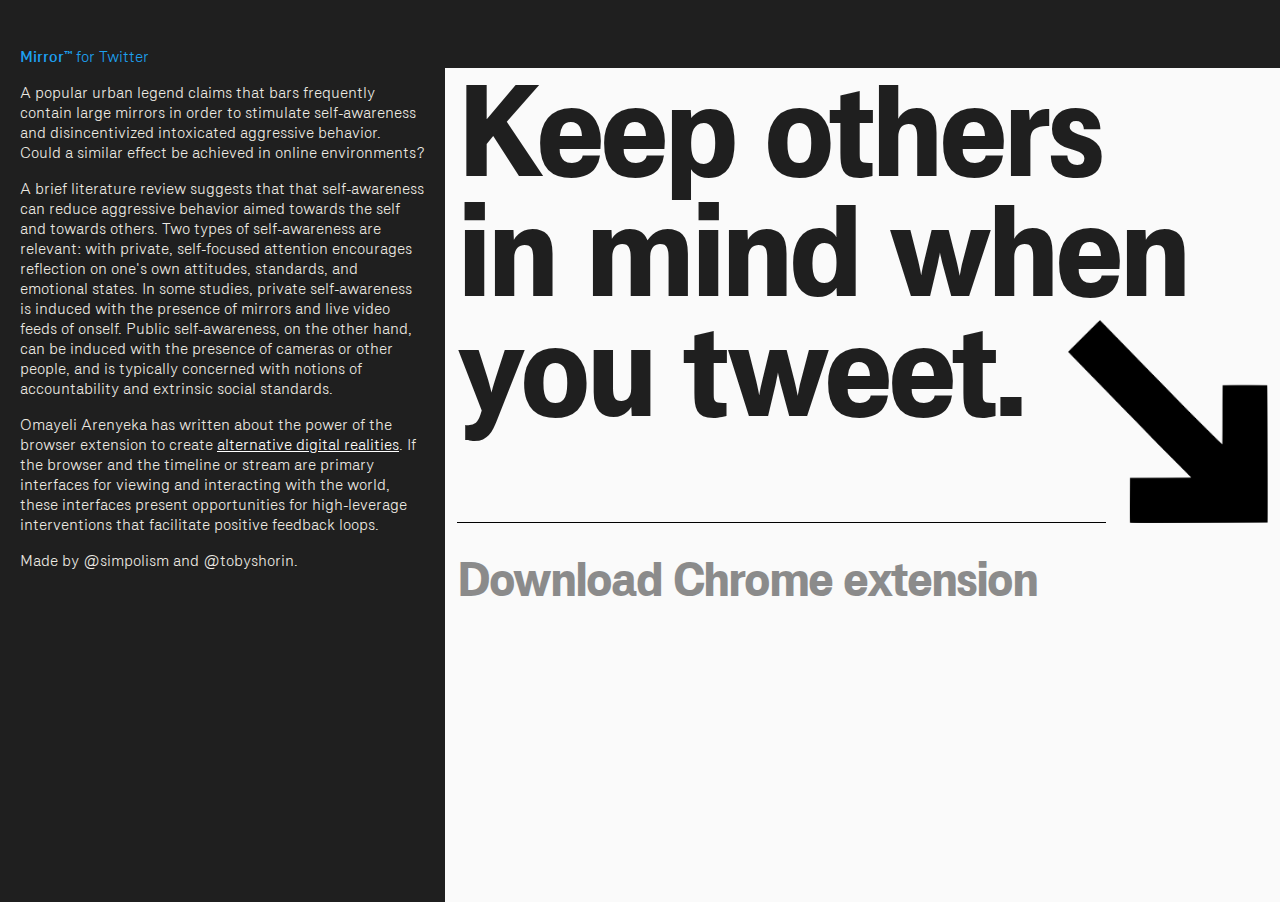
==== docs/index.html @ 13e56230 "initial website commit" ====
<!doctype <html>
<head>
	<title>Mirror™ for Twitter</title>
	<link rel="stylesheet" href="css/style.css">
</head
<body>

	<div id="header-container">	
		<div id="title">
			<span style="font-weight: 600;">Mirror™</span> for Twitter
		</div>
	</div>

	<div id="main-content-container">
		<div id="abstract">
			<p>A popular urban legend claims that bars frequently contain large mirrors in order to stimulate self-awareness and disincentivized intoxicated aggressive behavior. Could a similar effect be achieved in online environments?</p>

			<p>A brief literature review suggests that that self-awareness can reduce aggressive behavior aimed towards the self and towards others. Two types of self-awareness are relevant: with private, self-focused attention encourages reflection on one's own attitudes, standards, and emotional states. In some studies, private self-awareness is induced with the presence of mirrors and live video feeds of onself.  Public self-awareness, on the other hand, can be induced with the presence of cameras or other people, and is typically concerned with notions of accountability and extrinsic social standards.</p>

			<p>Omayeli Arenyeka has written about the power of the browser extension to create <a href="https://www.are.na/blog/case%20study/2018/04/03/alternate-digital-realities.html">alternative digital realities</a>. If the browser and the timeline or stream are primary interfaces for viewing and interacting with the world, these interfaces present opportunities for high-leverage interventions that facilitate positive feedback loops.</p>

			<p>Made by @simpolism and @tobyshorin.</p>
		</div>
		<div id="mirror">Keep others<br>in mind when you tweet.
			<img id="twitdown" src="static/twitdown.png">
			<div id="bord"></div>
			<div id="mirror-text">Download Chrome extension</div>	
		</div>		
	</div>

<!-- 	<div id="about-section">
		<div class="about-content">
			Who made this?
			<p><a href="https://twitter.com/simpolism">@simpolism</a> and <a href="https://twitter.com/tobyshorin">@tobyshorin</a>.</p>
		</div>
		<div class="about-content">https://www.are.na/toby-shorin/mirror-for-twitter</div>
		<div class="about-content">https://www.are.na/toby-shorin/mirror-for-twitter</div>
	</div> -->


</body>

<script type="text/javascript">
    document.getElementById("mirror").onclick = function () {
        window.open("https://chrome.google.com/webstore/detail/mirror-for-twitter/mdacnlbfahdecemfimnnmhdmcnohafcl");
    };
</script>

</html>
---- docs/css/style.css ----
@font-face{font-family:'Flaco';src:url("../fonts/FlacoUltLig/Flaco-UltLig.eot");src:url("../fonts/FlacoUltLig/Flaco-UltLig.eot?#iefix") format("embedded-opentype"),url("../fonts/FlacoUltLig/Flaco-UltLig.woff") format("woff"),url("../fonts/FlacoUltLig/Flaco-UltLig.ttf") format("truetype"),url("../fonts/FlacoUltLig/Flaco-UltLig.svg#Flaco-UltLig") format("svg");font-style:normal;font-weight:100;text-rendering:optimizeLegibility}@font-face{font-family:'Flaco';src:url("../fonts/FlacoThin/Flaco-Thin.eot");src:url("../fonts/FlacoThin/Flaco-Thin.eot?#iefix") format("embedded-opentype"),url("../fonts/FlacoThin/Flaco-Thin.woff") format("woff"),url("../fonts/FlacoThin/Flaco-Thin.ttf") format("truetype"),url("../fonts/FlacoThin/Flaco-Thin.svg#Flaco-Thin") format("svg");font-style:normal;font-weight:200;text-rendering:optimizeLegibility}@font-face{font-family:'Flaco';src:url("../fonts/FlacoXLig/Flaco-XLig.eot");src:url("../fonts/FlacoXLig/Flaco-XLig.eot?#iefix") format("embedded-opentype"),url("../fonts/FlacoXLig/Flaco-XLig.woff") format("woff"),url("../fonts/FlacoXLig/Flaco-XLig.ttf") format("truetype"),url("../fonts/FlacoXLigont/Flaco-XLig.svg#Flaco-XLig") format("svg");font-style:normal;font-weight:300;text-rendering:optimizeLegibility}@font-face{font-family:'Flaco';src:url("../fonts/FlacoLig/Flaco-Lig.eot");src:url("../fonts/FlacoLig/Flaco-Lig.eot?#iefix") format("embedded-opentype"),url("../fonts/FlacoLig/Flaco-Lig.woff") format("woff"),url("../fonts/FlacoLig/Flaco-Lig.ttf") format("truetype"),url("../fonts/FlacoLig/Flaco-Lig.svg#Flaco-Lig") format("svg");font-style:normal;font-weight:400;text-rendering:optimizeLegibility}@font-face{font-family:'Flaco';src:url("../fonts/FlacoReg/Flaco-Reg.eot");src:url("../fonts/FlacoReg/Flaco-Reg.eot?#iefix") format("embedded-opentype"),url("../fonts/FlacoReg/Flaco-Reg.woff") format("woff"),url("../fonts/FlacoReg/Flaco-Reg.ttf") format("truetype"),url("../fonts/FlacoReg/Flaco-Reg.svg#Flaco-Reg") format("svg");font-style:normal;font-weight:500;text-rendering:optimizeLegibility}@font-face{font-family:'Flaco';src:url("../fonts/FlacoMedium/Flaco-Medium.eot");src:url("../fonts/FlacoMedium/Flaco-Medium.eot?#iefix") format("embedded-opentype"),url("../fonts/FlacoMedium/Flaco-Medium.woff") format("woff"),url("../fonts/FlacoMedium/Flaco-Medium.ttf") format("truetype"),url("../fonts/FlacoMedium/Flaco-Medium.svg#Flaco-Medium") format("svg");font-style:normal;font-weight:600;text-rendering:optimizeLegibility}@font-face{font-family:'Flaco';src:url("../fonts/FlacoBol/Flaco-Bol.eot");src:url("../fonts/FlacoBol/Flaco-Bol.eot?#iefix") format("embedded-opentype"),url("../fonts/FlacoBol/Flaco-Bol.woff") format("woff"),url("../fonts/FlacoBol/Flaco-Bol.ttf") format("truetype"),url("../fonts/FlacoBol/Flaco-Bol.svg#Flaco-Bol") format("svg");font-style:normal;font-weight:700;text-rendering:optimizeLegibility}@font-face{font-family:'Flaco';src:url("../fonts/FlacoXBol/Flaco-XBol.eot");src:url("../fonts/FlacoXBol/Flaco-XBol.eot?#iefix") format("embedded-opentype"),url("../fonts/FlacoXBol/Flaco-XBol.woff") format("woff"),url("../fonts/FlacoXBol/Flaco-XBol.ttf") format("truetype"),url("../fonts/FlacoXBol/Flaco-XBol.svg#Flaco-XBol") format("svg");font-style:normal;font-weight:800;text-rendering:optimizeLegibility}@font-face{font-family:'Flaco';src:url("../fonts/FlacoHeavy/Flaco-Heavy.eot");src:url("../fonts/FlacoHeavy/Flaco-Heavy.eot?#iefix") format("embedded-opentype"),url("../fonts/FlacoHeavy/Flaco-Heavy.woff") format("woff"),url("../fonts/FlacoHeavy/Flaco-Heavy.ttf") format("truetype"),url("../fonts/FlacoHeavy/Flaco-Heavy.svg#Flaco-Heavy") format("svg");font-style:normal;font-weight:900;text-rendering:optimizeLegibility}@font-face{font-family:'Flaco Mono';src:url("../fonts/FlacoMono/FlacoMono-Reg.eot");src:url("../fonts/FlacoMono/FlacoMono-Reg.eot?#iefix") format("embedded-opentype"),url("../fonts/FlacoMono/FlacoMono-Reg.woff") format("woff"),url("../fonts/FlacoMono/FlacoMono-Reg.ttf") format("truetype"),url("../fonts/FlacoMono/FlacoMono-Reg.svg#FlacoMono-Reg") format("svg");font-style:normal;font-weight:normal;text-rendering:optimizeLegibility}body{font-family:'Flaco', sans-serif;font-weight:400;color:#EDEAE3;background-color:#1f1f1f;padding:0px;margin:0px}h1{font-weight:900;font-size:48px}a{color:white;text-decoration:underline;-webkit-transition:all 0.15s ease-out;-moz-transition:all 0.15s ease-out;-ms-transition:all 0.15s ease-out;-o-transition:all 0.15s ease-out;transition:all 0.15s ease-out}a:hover{opacity:.5}#header-container{padding-top:48px;padding-left:20px;padding-right:20px;background-color:#1f1f1f}#title{width:33.33333%;color:#1DA1F2}@media (min-width: 800px){#main-content-container{display:flex;flex-direction:row;align-items:flex-start}}#abstract{width:33.33333%;padding-left:20px;padding-right:20px}#mirror{padding:12px;cursor:pointer;text-decoration:none;width:66.66667%;height:90vh;background-color:#fafafa;color:#1f1f1f;font-size:128px;font-weight:800;line-height:120px;letter-spacing:-5px;-webkit-transition:all 0.45s ease-out;-moz-transition:all 0.45s ease-out;-ms-transition:all 0.45s ease-out;-o-transition:all 0.45s ease-out;transition:all 0.45s ease-out}#mirror:hover{opacity:1;transform:translateY(10px);color:blue}#mirror:active{transform:translateY(15px)}#mirror #bord{width:80%;margin-top:82px;border-bottom:1px solid black}#mirror #twitdown{width:200px;height:auto;float:right;bottom:0px}#mirror #mirror-text{font-size:48px;opacity:.5;letter-spacing:-2px;user-select:none}
/*# sourceMappingURL=style.css.map */
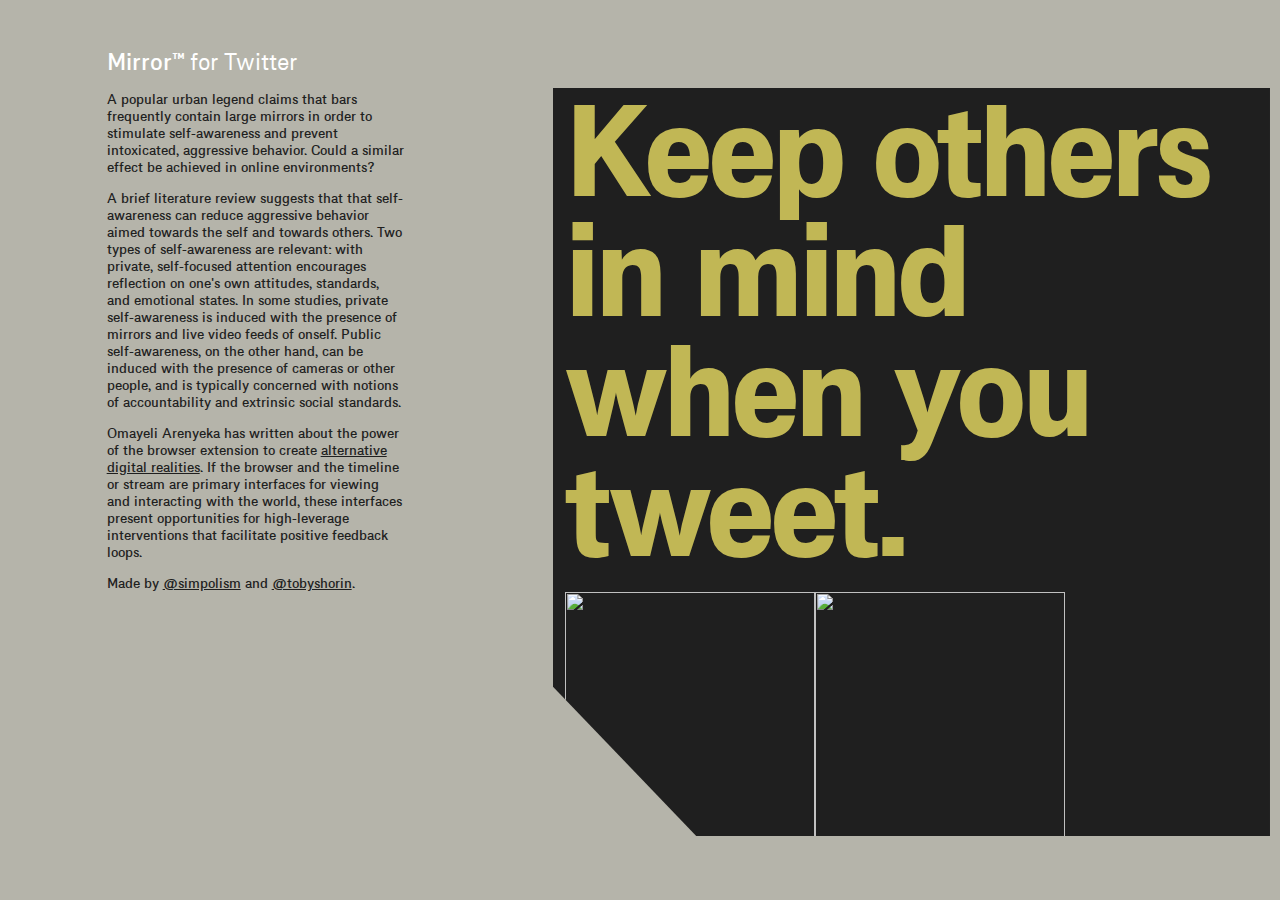
==== commit b768ff6c: "whats going on with mobile.." ====
--- a/docs/index.html
+++ b/docs/index.html
@@ -13,25 +13,25 @@
 
 	<div id="main-content-container">
 		<div id="abstract">
-			<p>A popular urban legend claims that bars frequently contain large mirrors in order to stimulate self-awareness and disincentivized intoxicated aggressive behavior. Could a similar effect be achieved in online environments?</p>
+			<p>A popular urban legend claims that bars frequently contain large mirrors in order to stimulate self-awareness and prevent intoxicated, aggressive behavior. Could a similar effect be achieved in online environments?</p>
 
 			<p>A brief literature review suggests that that self-awareness can reduce aggressive behavior aimed towards the self and towards others. Two types of self-awareness are relevant: with private, self-focused attention encourages reflection on one's own attitudes, standards, and emotional states. In some studies, private self-awareness is induced with the presence of mirrors and live video feeds of onself.  Public self-awareness, on the other hand, can be induced with the presence of cameras or other people, and is typically concerned with notions of accountability and extrinsic social standards.</p>
 
-			<p>Omayeli Arenyeka has written about the power of the browser extension to create <a href="https://www.are.na/blog/case%20study/2018/04/03/alternate-digital-realities.html">alternative digital realities</a>. If the browser and the timeline or stream are primary interfaces for viewing and interacting with the world, these interfaces present opportunities for high-leverage interventions that facilitate positive feedback loops.</p>
+			<p>Omayeli Arenyeka has written about the power of the browser extension to create <a target="_blank" href="https://www.are.na/blog/case%20study/2018/04/03/alternate-digital-realities.html">alternative digital realities</a>. If the browser and the timeline or stream are primary interfaces for viewing and interacting with the world, these interfaces present opportunities for high-leverage interventions that facilitate positive feedback loops.</p>
 
-			<p>Made by @simpolism and @tobyshorin.</p>
+			<p>Made by <a target="_blank" href="https://twitter.com/simpolism">@simpolism</a> and <a target="_blank" href="https://twitter.com/tobyshorin">@tobyshorin</a>.</p>
 		</div>
-		<div id="mirror">Keep others<br>in mind when you tweet.
-			<img id="twitdown" src="static/twitdown.png">
-			<div id="bord"></div>
-			<div id="mirror-text">Download Chrome extension</div>	
+		<div id="spacer-div"></div>
+		<div id="mirror">Keep others <br class="responsive-br">in mind when you tweet.<br>
+			<img id="twitdown" src="static/twitdown2.png"><img id="twitdown" src="static/twitdown2.png"><img id="twitdown" src="static/twitdown2.png">
+			<div id="mirror-text">Download Chrome extension</div>
 		</div>		
 	</div>
 
 <!-- 	<div id="about-section">
 		<div class="about-content">
 			Who made this?
-			<p><a href="https://twitter.com/simpolism">@simpolism</a> and <a href="https://twitter.com/tobyshorin">@tobyshorin</a>.</p>
+			<p><a target="_blank" href="https://twitter.com/simpolism">@simpolism</a> and <a target="_blank" href="https://twitter.com/tobyshorin">@tobyshorin</a>.</p>
 		</div>
 		<div class="about-content">https://www.are.na/toby-shorin/mirror-for-twitter</div>
 		<div class="about-content">https://www.are.na/toby-shorin/mirror-for-twitter</div>
--- a/docs/css/style.css
+++ b/docs/css/style.css
@@ -1,2 +1,2 @@
-@font-face{font-family:'Flaco';src:url("../fonts/FlacoUltLig/Flaco-UltLig.eot");src:url("../fonts/FlacoUltLig/Flaco-UltLig.eot?#iefix") format("embedded-opentype"),url("../fonts/FlacoUltLig/Flaco-UltLig.woff") format("woff"),url("../fonts/FlacoUltLig/Flaco-UltLig.ttf") format("truetype"),url("../fonts/FlacoUltLig/Flaco-UltLig.svg#Flaco-UltLig") format("svg");font-style:normal;font-weight:100;text-rendering:optimizeLegibility}@font-face{font-family:'Flaco';src:url("../fonts/FlacoThin/Flaco-Thin.eot");src:url("../fonts/FlacoThin/Flaco-Thin.eot?#iefix") format("embedded-opentype"),url("../fonts/FlacoThin/Flaco-Thin.woff") format("woff"),url("../fonts/FlacoThin/Flaco-Thin.ttf") format("truetype"),url("../fonts/FlacoThin/Flaco-Thin.svg#Flaco-Thin") format("svg");font-style:normal;font-weight:200;text-rendering:optimizeLegibility}@font-face{font-family:'Flaco';src:url("../fonts/FlacoXLig/Flaco-XLig.eot");src:url("../fonts/FlacoXLig/Flaco-XLig.eot?#iefix") format("embedded-opentype"),url("../fonts/FlacoXLig/Flaco-XLig.woff") format("woff"),url("../fonts/FlacoXLig/Flaco-XLig.ttf") format("truetype"),url("../fonts/FlacoXLigont/Flaco-XLig.svg#Flaco-XLig") format("svg");font-style:normal;font-weight:300;text-rendering:optimizeLegibility}@font-face{font-family:'Flaco';src:url("../fonts/FlacoLig/Flaco-Lig.eot");src:url("../fonts/FlacoLig/Flaco-Lig.eot?#iefix") format("embedded-opentype"),url("../fonts/FlacoLig/Flaco-Lig.woff") format("woff"),url("../fonts/FlacoLig/Flaco-Lig.ttf") format("truetype"),url("../fonts/FlacoLig/Flaco-Lig.svg#Flaco-Lig") format("svg");font-style:normal;font-weight:400;text-rendering:optimizeLegibility}@font-face{font-family:'Flaco';src:url("../fonts/FlacoReg/Flaco-Reg.eot");src:url("../fonts/FlacoReg/Flaco-Reg.eot?#iefix") format("embedded-opentype"),url("../fonts/FlacoReg/Flaco-Reg.woff") format("woff"),url("../fonts/FlacoReg/Flaco-Reg.ttf") format("truetype"),url("../fonts/FlacoReg/Flaco-Reg.svg#Flaco-Reg") format("svg");font-style:normal;font-weight:500;text-rendering:optimizeLegibility}@font-face{font-family:'Flaco';src:url("../fonts/FlacoMedium/Flaco-Medium.eot");src:url("../fonts/FlacoMedium/Flaco-Medium.eot?#iefix") format("embedded-opentype"),url("../fonts/FlacoMedium/Flaco-Medium.woff") format("woff"),url("../fonts/FlacoMedium/Flaco-Medium.ttf") format("truetype"),url("../fonts/FlacoMedium/Flaco-Medium.svg#Flaco-Medium") format("svg");font-style:normal;font-weight:600;text-rendering:optimizeLegibility}@font-face{font-family:'Flaco';src:url("../fonts/FlacoBol/Flaco-Bol.eot");src:url("../fonts/FlacoBol/Flaco-Bol.eot?#iefix") format("embedded-opentype"),url("../fonts/FlacoBol/Flaco-Bol.woff") format("woff"),url("../fonts/FlacoBol/Flaco-Bol.ttf") format("truetype"),url("../fonts/FlacoBol/Flaco-Bol.svg#Flaco-Bol") format("svg");font-style:normal;font-weight:700;text-rendering:optimizeLegibility}@font-face{font-family:'Flaco';src:url("../fonts/FlacoXBol/Flaco-XBol.eot");src:url("../fonts/FlacoXBol/Flaco-XBol.eot?#iefix") format("embedded-opentype"),url("../fonts/FlacoXBol/Flaco-XBol.woff") format("woff"),url("../fonts/FlacoXBol/Flaco-XBol.ttf") format("truetype"),url("../fonts/FlacoXBol/Flaco-XBol.svg#Flaco-XBol") format("svg");font-style:normal;font-weight:800;text-rendering:optimizeLegibility}@font-face{font-family:'Flaco';src:url("../fonts/FlacoHeavy/Flaco-Heavy.eot");src:url("../fonts/FlacoHeavy/Flaco-Heavy.eot?#iefix") format("embedded-opentype"),url("../fonts/FlacoHeavy/Flaco-Heavy.woff") format("woff"),url("../fonts/FlacoHeavy/Flaco-Heavy.ttf") format("truetype"),url("../fonts/FlacoHeavy/Flaco-Heavy.svg#Flaco-Heavy") format("svg");font-style:normal;font-weight:900;text-rendering:optimizeLegibility}@font-face{font-family:'Flaco Mono';src:url("../fonts/FlacoMono/FlacoMono-Reg.eot");src:url("../fonts/FlacoMono/FlacoMono-Reg.eot?#iefix") format("embedded-opentype"),url("../fonts/FlacoMono/FlacoMono-Reg.woff") format("woff"),url("../fonts/FlacoMono/FlacoMono-Reg.ttf") format("truetype"),url("../fonts/FlacoMono/FlacoMono-Reg.svg#FlacoMono-Reg") format("svg");font-style:normal;font-weight:normal;text-rendering:optimizeLegibility}body{font-family:'Flaco', sans-serif;font-weight:400;color:#EDEAE3;background-color:#1f1f1f;padding:0px;margin:0px}h1{font-weight:900;font-size:48px}a{color:white;text-decoration:underline;-webkit-transition:all 0.15s ease-out;-moz-transition:all 0.15s ease-out;-ms-transition:all 0.15s ease-out;-o-transition:all 0.15s ease-out;transition:all 0.15s ease-out}a:hover{opacity:.5}#header-container{padding-top:48px;padding-left:20px;padding-right:20px;background-color:#1f1f1f}#title{width:33.33333%;color:#1DA1F2}@media (min-width: 800px){#main-content-container{display:flex;flex-direction:row;align-items:flex-start}}#abstract{width:33.33333%;padding-left:20px;padding-right:20px}#mirror{padding:12px;cursor:pointer;text-decoration:none;width:66.66667%;height:90vh;background-color:#fafafa;color:#1f1f1f;font-size:128px;font-weight:800;line-height:120px;letter-spacing:-5px;-webkit-transition:all 0.45s ease-out;-moz-transition:all 0.45s ease-out;-ms-transition:all 0.45s ease-out;-o-transition:all 0.45s ease-out;transition:all 0.45s ease-out}#mirror:hover{opacity:1;transform:translateY(10px);color:blue}#mirror:active{transform:translateY(15px)}#mirror #bord{width:80%;margin-top:82px;border-bottom:1px solid black}#mirror #twitdown{width:200px;height:auto;float:right;bottom:0px}#mirror #mirror-text{font-size:48px;opacity:.5;letter-spacing:-2px;user-select:none}
+@font-face{font-family:'Flaco';src:url("../fonts/FlacoUltLig/Flaco-UltLig.eot");src:url("../fonts/FlacoUltLig/Flaco-UltLig.eot?#iefix") format("embedded-opentype"),url("../fonts/FlacoUltLig/Flaco-UltLig.woff") format("woff"),url("../fonts/FlacoUltLig/Flaco-UltLig.ttf") format("truetype"),url("../fonts/FlacoUltLig/Flaco-UltLig.svg#Flaco-UltLig") format("svg");font-style:normal;font-weight:100;text-rendering:optimizeLegibility}@font-face{font-family:'Flaco';src:url("../fonts/FlacoThin/Flaco-Thin.eot");src:url("../fonts/FlacoThin/Flaco-Thin.eot?#iefix") format("embedded-opentype"),url("../fonts/FlacoThin/Flaco-Thin.woff") format("woff"),url("../fonts/FlacoThin/Flaco-Thin.ttf") format("truetype"),url("../fonts/FlacoThin/Flaco-Thin.svg#Flaco-Thin") format("svg");font-style:normal;font-weight:200;text-rendering:optimizeLegibility}@font-face{font-family:'Flaco';src:url("../fonts/FlacoXLig/Flaco-XLig.eot");src:url("../fonts/FlacoXLig/Flaco-XLig.eot?#iefix") format("embedded-opentype"),url("../fonts/FlacoXLig/Flaco-XLig.woff") format("woff"),url("../fonts/FlacoXLig/Flaco-XLig.ttf") format("truetype"),url("../fonts/FlacoXLigont/Flaco-XLig.svg#Flaco-XLig") format("svg");font-style:normal;font-weight:300;text-rendering:optimizeLegibility}@font-face{font-family:'Flaco';src:url("../fonts/FlacoLig/Flaco-Lig.eot");src:url("../fonts/FlacoLig/Flaco-Lig.eot?#iefix") format("embedded-opentype"),url("../fonts/FlacoLig/Flaco-Lig.woff") format("woff"),url("../fonts/FlacoLig/Flaco-Lig.ttf") format("truetype"),url("../fonts/FlacoLig/Flaco-Lig.svg#Flaco-Lig") format("svg");font-style:normal;font-weight:400;text-rendering:optimizeLegibility}@font-face{font-family:'Flaco';src:url("../fonts/FlacoReg/Flaco-Reg.eot");src:url("../fonts/FlacoReg/Flaco-Reg.eot?#iefix") format("embedded-opentype"),url("../fonts/FlacoReg/Flaco-Reg.woff") format("woff"),url("../fonts/FlacoReg/Flaco-Reg.ttf") format("truetype"),url("../fonts/FlacoReg/Flaco-Reg.svg#Flaco-Reg") format("svg");font-style:normal;font-weight:500;text-rendering:optimizeLegibility}@font-face{font-family:'Flaco';src:url("../fonts/FlacoMedium/Flaco-Medium.eot");src:url("../fonts/FlacoMedium/Flaco-Medium.eot?#iefix") format("embedded-opentype"),url("../fonts/FlacoMedium/Flaco-Medium.woff") format("woff"),url("../fonts/FlacoMedium/Flaco-Medium.ttf") format("truetype"),url("../fonts/FlacoMedium/Flaco-Medium.svg#Flaco-Medium") format("svg");font-style:normal;font-weight:600;text-rendering:optimizeLegibility}@font-face{font-family:'Flaco';src:url("../fonts/FlacoBol/Flaco-Bol.eot");src:url("../fonts/FlacoBol/Flaco-Bol.eot?#iefix") format("embedded-opentype"),url("../fonts/FlacoBol/Flaco-Bol.woff") format("woff"),url("../fonts/FlacoBol/Flaco-Bol.ttf") format("truetype"),url("../fonts/FlacoBol/Flaco-Bol.svg#Flaco-Bol") format("svg");font-style:normal;font-weight:700;text-rendering:optimizeLegibility}@font-face{font-family:'Flaco';src:url("../fonts/FlacoXBol/Flaco-XBol.eot");src:url("../fonts/FlacoXBol/Flaco-XBol.eot?#iefix") format("embedded-opentype"),url("../fonts/FlacoXBol/Flaco-XBol.woff") format("woff"),url("../fonts/FlacoXBol/Flaco-XBol.ttf") format("truetype"),url("../fonts/FlacoXBol/Flaco-XBol.svg#Flaco-XBol") format("svg");font-style:normal;font-weight:800;text-rendering:optimizeLegibility}@font-face{font-family:'Flaco';src:url("../fonts/FlacoHeavy/Flaco-Heavy.eot");src:url("../fonts/FlacoHeavy/Flaco-Heavy.eot?#iefix") format("embedded-opentype"),url("../fonts/FlacoHeavy/Flaco-Heavy.woff") format("woff"),url("../fonts/FlacoHeavy/Flaco-Heavy.ttf") format("truetype"),url("../fonts/FlacoHeavy/Flaco-Heavy.svg#Flaco-Heavy") format("svg");font-style:normal;font-weight:900;text-rendering:optimizeLegibility}@font-face{font-family:'Flaco Mono';src:url("../fonts/FlacoMono/FlacoMono-Reg.eot");src:url("../fonts/FlacoMono/FlacoMono-Reg.eot?#iefix") format("embedded-opentype"),url("../fonts/FlacoMono/FlacoMono-Reg.woff") format("woff"),url("../fonts/FlacoMono/FlacoMono-Reg.ttf") format("truetype"),url("../fonts/FlacoMono/FlacoMono-Reg.svg#FlacoMono-Reg") format("svg");font-style:normal;font-weight:normal;text-rendering:optimizeLegibility}body{font-family:'Flaco', sans-serif;font-weight:400;color:#1f1f1f;background-color:#B5B4AA;padding:0px;margin:0px}h1{font-weight:900;font-size:48px}a{color:inherit;text-decoration:underline;-webkit-transition:all 0.15s ease-out;-moz-transition:all 0.15s ease-out;-ms-transition:all 0.15s ease-out;-o-transition:all 0.15s ease-out;transition:all 0.15s ease-out}a:hover{opacity:.5}p{font-weight:600;font-size:14px;line-height:17px;color:#1f1f1f}#header-container{padding-top:48px;background-color:#B5B4AA;width:100%}@media (min-width: 1200px){#header-container{margin-left:8.33333%;width:91.66667%}}#title{color:white;font-weight:500;font-size:24px}#main-content-container{display:flex;flex-direction:column}@media (min-width: 1200px){#main-content-container{flex-direction:row;align-items:flex-start}}#abstract{width:100%;padding:p();margin-bottom:24px}@media (min-width: 1200px){#abstract{margin-left:8.33333%;width:25%;padding:0px}}#spacer-div{width:8.33333%;padding-left:20px;padding-right:20px;display:none}@media (min-width: 1200px){#spacer-div{display:block}}#mirror{-webkit-clip-path:polygon(0 0, 100% 0, 100% 20%, 100% 80%, 100% 100%, 20% 100%, 0% 80%, 0% 20%);clip-path:polygon(0 0, 100% 0, 100% 20%, 100% 80%, 100% 100%, 20% 100%, 0% 80%, 0% 20%);padding:12px;cursor:pointer;text-decoration:none;background-color:#1f1f1f;color:#C1B755;font-weight:800;overflow:hidden;-webkit-transition:all 0.45s ease-out;-moz-transition:all 0.45s ease-out;-ms-transition:all 0.45s ease-out;-o-transition:all 0.45s ease-out;transition:all 0.45s ease-out;margin:10px;width:100%;height:auto;font-size:64px;line-height:60px}@media (min-width: 1200px){#mirror{width:58.33333%;height:724px;font-size:128px;line-height:120px;letter-spacing:-5px}}#mirror:hover{transform:translateY(10px)}#mirror:active{transform:translateY(15px)}#mirror #bord{width:80%;margin-top:82px;border-bottom:1px solid #hl-color}#mirror #twitdown{width:100px;height:auto;margin-top:12px;margin-left:auto;margin-right:0px;position:relative;bottom:0px}@media (min-width: 1200px){#mirror #twitdown{width:250px}}#mirror #twitdown:hover{opacity:.75}#mirror #mirror-text{font-size:44px;margin-left:20%;color:#B5B4AA;letter-spacing:0px;user-select:none}.responsive-br{display:none}@media (min-width: 1200px){.responsive-br{display:block}}
 /*# sourceMappingURL=style.css.map */
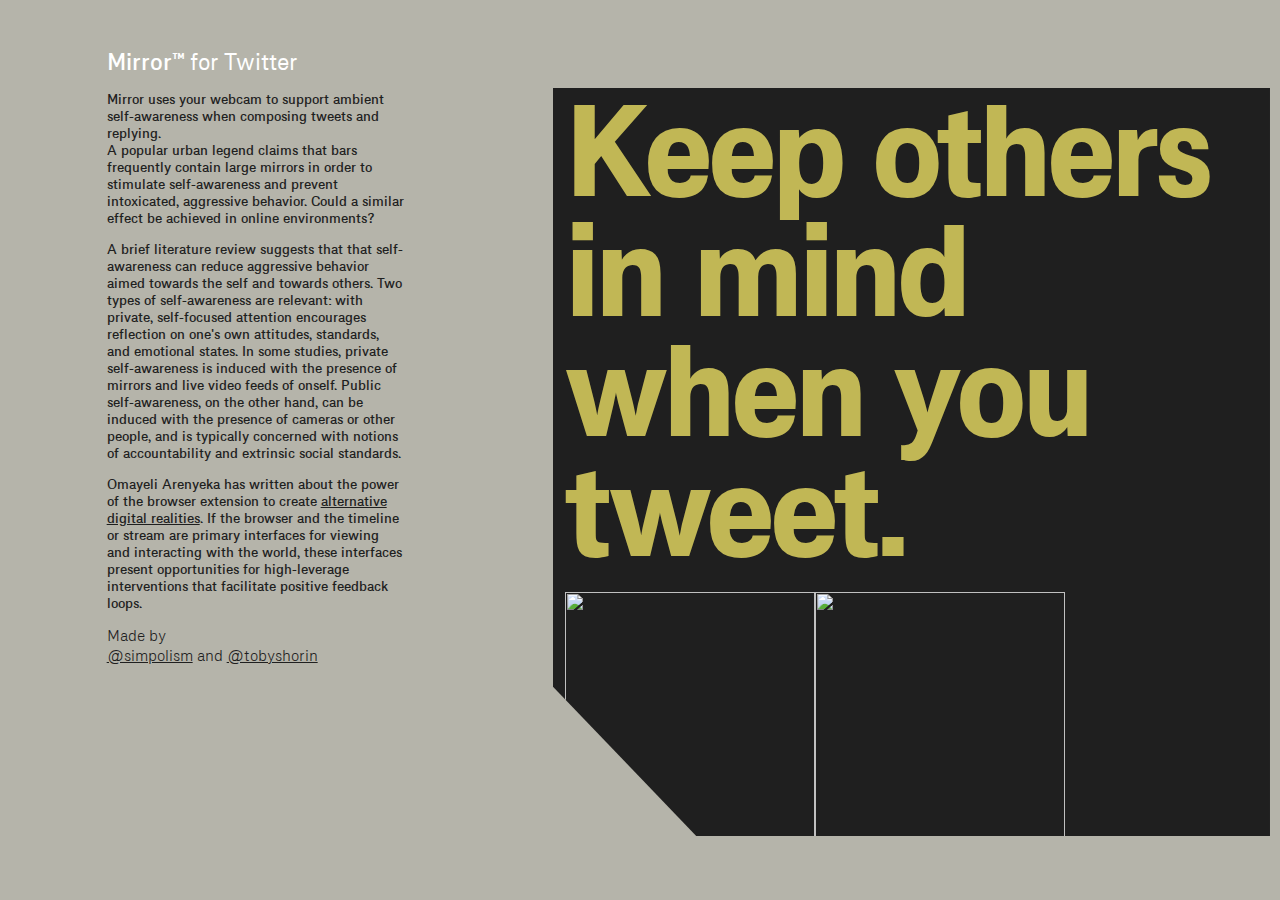
==== commit 9e20b15f: "Merge branch 'master' of https://github.com/simpolism/mirror-for-twitter" ====
--- a/docs/index.html
+++ b/docs/index.html
@@ -1,7 +1,9 @@
 <!doctype <html>
 <head>
+	<meta name="viewport" content="width=device-width, initial-scale=1">
 	<title>Mirror™ for Twitter</title>
 	<link rel="stylesheet" href="css/style.css">
+	<link rel="shortcut icon" type="image/x-icon" href="favicon.ico">
 </head
 <body>
 
@@ -13,13 +15,16 @@
 
 	<div id="main-content-container">
 		<div id="abstract">
-			<p>A popular urban legend claims that bars frequently contain large mirrors in order to stimulate self-awareness and prevent intoxicated, aggressive behavior. Could a similar effect be achieved in online environments?</p>
+			<p><span id="abstract-main">Mirror uses your webcam to support ambient self-awareness when composing tweets and replying.</span></br>A popular urban legend claims that bars frequently contain large mirrors in order to stimulate self-awareness and prevent intoxicated, aggressive behavior. Could a similar effect be achieved in online environments?</p>
 
 			<p>A brief literature review suggests that that self-awareness can reduce aggressive behavior aimed towards the self and towards others. Two types of self-awareness are relevant: with private, self-focused attention encourages reflection on one's own attitudes, standards, and emotional states. In some studies, private self-awareness is induced with the presence of mirrors and live video feeds of onself.  Public self-awareness, on the other hand, can be induced with the presence of cameras or other people, and is typically concerned with notions of accountability and extrinsic social standards.</p>
 
 			<p>Omayeli Arenyeka has written about the power of the browser extension to create <a target="_blank" href="https://www.are.na/blog/case%20study/2018/04/03/alternate-digital-realities.html">alternative digital realities</a>. If the browser and the timeline or stream are primary interfaces for viewing and interacting with the world, these interfaces present opportunities for high-leverage interventions that facilitate positive feedback loops.</p>
 
-			<p>Made by <a target="_blank" href="https://twitter.com/simpolism">@simpolism</a> and <a target="_blank" href="https://twitter.com/tobyshorin">@tobyshorin</a>.</p>
+			<div id="madeby">
+				<div id="madeby-1">Made by</div>
+				<div id="madeby-2"><a target="_blank" href="https://twitter.com/simpolism">@simpolism</a> and <a target="_blank" href="https://twitter.com/tobyshorin">@tobyshorin</a></div>
+			</div>
 		</div>
 		<div id="spacer-div"></div>
 		<div id="mirror">Keep others <br class="responsive-br">in mind when you tweet.<br>
@@ -27,16 +32,6 @@
 			<div id="mirror-text">Download Chrome extension</div>
 		</div>		
 	</div>
-
-<!-- 	<div id="about-section">
-		<div class="about-content">
-			Who made this?
-			<p><a target="_blank" href="https://twitter.com/simpolism">@simpolism</a> and <a target="_blank" href="https://twitter.com/tobyshorin">@tobyshorin</a>.</p>
-		</div>
-		<div class="about-content">https://www.are.na/toby-shorin/mirror-for-twitter</div>
-		<div class="about-content">https://www.are.na/toby-shorin/mirror-for-twitter</div>
-	</div> -->
-
 
 </body>
 
@@ -46,4 +41,4 @@
     };
 </script>
 
-</html>+</html>
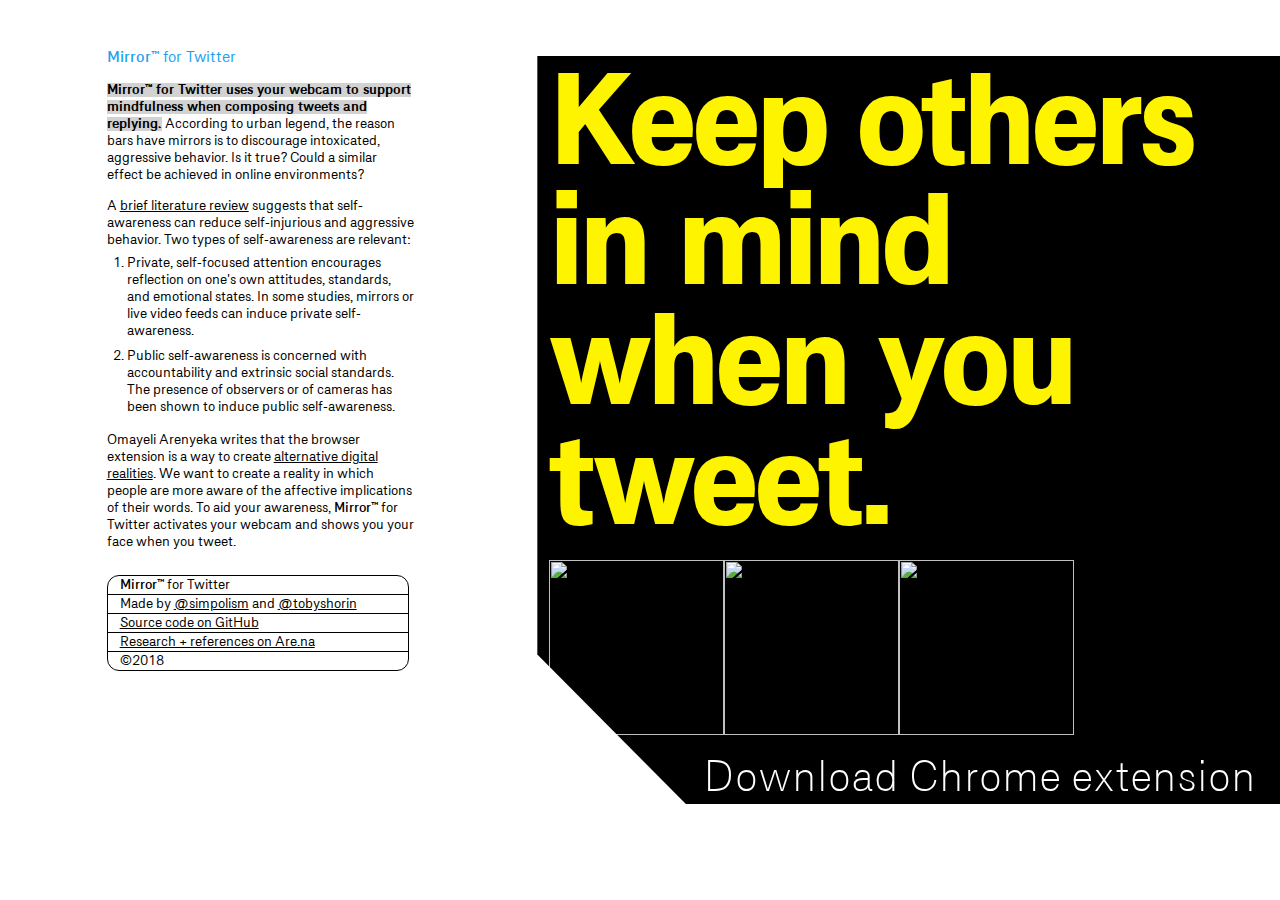
==== commit 27469c23: "copy changes" ====
--- a/docs/index.html
+++ b/docs/index.html
@@ -9,26 +9,35 @@
 
 	<div id="header-container">	
 		<div id="title">
-			<span style="font-weight: 600;">Mirror™</span> for Twitter
+			<span style="font-weight: 600;">Mirror&trade;</span> for Twitter
 		</div>
 	</div>
 
 	<div id="main-content-container">
 		<div id="abstract">
-			<p><span id="abstract-main">Mirror uses your webcam to support ambient self-awareness when composing tweets and replying.</span></br>A popular urban legend claims that bars frequently contain large mirrors in order to stimulate self-awareness and prevent intoxicated, aggressive behavior. Could a similar effect be achieved in online environments?</p>
+			<p><span id="abstract-main">Mirror&trade; for Twitter uses your webcam to support mindfulness when composing tweets and replying.</span> According to urban legend, the reason bars have mirrors is to discourage intoxicated, aggressive behavior. Is it true? Could a similar effect be achieved in online environments?</p>
 
-			<p>A brief literature review suggests that that self-awareness can reduce aggressive behavior aimed towards the self and towards others. Two types of self-awareness are relevant: with private, self-focused attention encourages reflection on one's own attitudes, standards, and emotional states. In some studies, private self-awareness is induced with the presence of mirrors and live video feeds of onself.  Public self-awareness, on the other hand, can be induced with the presence of cameras or other people, and is typically concerned with notions of accountability and extrinsic social standards.</p>
+			<p>A <a target="_blank" href="https://www.are.na/toby-shorin/mirror-for-twitter">brief literature review</a> suggests that self-awareness can reduce self-injurious and aggressive behavior. Two types of self-awareness are relevant:</p>
+			<ol>
+				<li>Private, self-focused attention encourages reflection on one's own attitudes, standards, and emotional states. In some studies, mirrors or live video feeds can induce private self-awareness.</li>
+				<li>Public self-awareness is concerned with accountability and extrinsic social standards. The presence of observers or of cameras has been shown to induce public self-awareness.</li>
+			</ol>
 
-			<p>Omayeli Arenyeka has written about the power of the browser extension to create <a target="_blank" href="https://www.are.na/blog/case%20study/2018/04/03/alternate-digital-realities.html">alternative digital realities</a>. If the browser and the timeline or stream are primary interfaces for viewing and interacting with the world, these interfaces present opportunities for high-leverage interventions that facilitate positive feedback loops.</p>
+			<p>Omayeli Arenyeka writes that the browser extension is a way to create <a target="_blank" href="https://www.are.na/blog/case%20study/2018/04/03/alternate-digital-realities.html">alternative digital realities</a>. We want to create a reality in which people are more aware of the affective implications of their words. To aid your awareness, <span style="font-weight: 600;">Mirror&trade;</span> for Twitter activates your webcam and shows you your face when you tweet.</p>
 
 			<div id="madeby">
-				<div id="madeby-1">Made by</div>
-				<div id="madeby-2"><a target="_blank" href="https://twitter.com/simpolism">@simpolism</a> and <a target="_blank" href="https://twitter.com/tobyshorin">@tobyshorin</a></div>
+				<div id="madeby-1">&nbsp;&nbsp;&nbsp;&nbsp;<span style="font-weight: 600;">Mirror&trade;</span> for Twitter</div>
+				<div id="madeby-1">&nbsp;&nbsp;&nbsp;&nbsp;Made by <a target="_blank" href="https://twitter.com/simpolism">@simpolism</a> and <a target="_blank" href="https://twitter.com/tobyshorin">@tobyshorin</a></div>
+				<div id="madeby-1">&nbsp;&nbsp;&nbsp;&nbsp;<a target="_blank" href="https://github.com/simpolism/mirror-for-twitter">Source code on GitHub</a></div>
+				<div id="madeby-1">&nbsp;&nbsp;&nbsp;&nbsp;<a target="_blank" href="https://www.are.na/toby-shorin/mirror-for-twitter">Research + references on Are.na</a></div>
+				<div id="made">&nbsp;&nbsp;&nbsp;&nbsp;&copy;2018</a></div>
 			</div>
 		</div>
+
 		<div id="spacer-div"></div>
+
 		<div id="mirror">Keep others <br class="responsive-br">in mind when you tweet.<br>
-			<img id="twitdown" src="static/twitdown2.png"><img id="twitdown" src="static/twitdown2.png"><img id="twitdown" src="static/twitdown2.png">
+			<img id="twitdown" src="static/twitdown2Y.png"><img id="twitdown" src="static/twitdown2Y.png"><img id="twitdown" src="static/twitdown2Y.png">
 			<div id="mirror-text">Download Chrome extension</div>
 		</div>		
 	</div>
--- a/docs/css/style.css
+++ b/docs/css/style.css
@@ -1,2 +1,2 @@
-@font-face{font-family:'Flaco';src:url("../fonts/FlacoUltLig/Flaco-UltLig.eot");src:url("../fonts/FlacoUltLig/Flaco-UltLig.eot?#iefix") format("embedded-opentype"),url("../fonts/FlacoUltLig/Flaco-UltLig.woff") format("woff"),url("../fonts/FlacoUltLig/Flaco-UltLig.ttf") format("truetype"),url("../fonts/FlacoUltLig/Flaco-UltLig.svg#Flaco-UltLig") format("svg");font-style:normal;font-weight:100;text-rendering:optimizeLegibility}@font-face{font-family:'Flaco';src:url("../fonts/FlacoThin/Flaco-Thin.eot");src:url("../fonts/FlacoThin/Flaco-Thin.eot?#iefix") format("embedded-opentype"),url("../fonts/FlacoThin/Flaco-Thin.woff") format("woff"),url("../fonts/FlacoThin/Flaco-Thin.ttf") format("truetype"),url("../fonts/FlacoThin/Flaco-Thin.svg#Flaco-Thin") format("svg");font-style:normal;font-weight:200;text-rendering:optimizeLegibility}@font-face{font-family:'Flaco';src:url("../fonts/FlacoXLig/Flaco-XLig.eot");src:url("../fonts/FlacoXLig/Flaco-XLig.eot?#iefix") format("embedded-opentype"),url("../fonts/FlacoXLig/Flaco-XLig.woff") format("woff"),url("../fonts/FlacoXLig/Flaco-XLig.ttf") format("truetype"),url("../fonts/FlacoXLigont/Flaco-XLig.svg#Flaco-XLig") format("svg");font-style:normal;font-weight:300;text-rendering:optimizeLegibility}@font-face{font-family:'Flaco';src:url("../fonts/FlacoLig/Flaco-Lig.eot");src:url("../fonts/FlacoLig/Flaco-Lig.eot?#iefix") format("embedded-opentype"),url("../fonts/FlacoLig/Flaco-Lig.woff") format("woff"),url("../fonts/FlacoLig/Flaco-Lig.ttf") format("truetype"),url("../fonts/FlacoLig/Flaco-Lig.svg#Flaco-Lig") format("svg");font-style:normal;font-weight:400;text-rendering:optimizeLegibility}@font-face{font-family:'Flaco';src:url("../fonts/FlacoReg/Flaco-Reg.eot");src:url("../fonts/FlacoReg/Flaco-Reg.eot?#iefix") format("embedded-opentype"),url("../fonts/FlacoReg/Flaco-Reg.woff") format("woff"),url("../fonts/FlacoReg/Flaco-Reg.ttf") format("truetype"),url("../fonts/FlacoReg/Flaco-Reg.svg#Flaco-Reg") format("svg");font-style:normal;font-weight:500;text-rendering:optimizeLegibility}@font-face{font-family:'Flaco';src:url("../fonts/FlacoMedium/Flaco-Medium.eot");src:url("../fonts/FlacoMedium/Flaco-Medium.eot?#iefix") format("embedded-opentype"),url("../fonts/FlacoMedium/Flaco-Medium.woff") format("woff"),url("../fonts/FlacoMedium/Flaco-Medium.ttf") format("truetype"),url("../fonts/FlacoMedium/Flaco-Medium.svg#Flaco-Medium") format("svg");font-style:normal;font-weight:600;text-rendering:optimizeLegibility}@font-face{font-family:'Flaco';src:url("../fonts/FlacoBol/Flaco-Bol.eot");src:url("../fonts/FlacoBol/Flaco-Bol.eot?#iefix") format("embedded-opentype"),url("../fonts/FlacoBol/Flaco-Bol.woff") format("woff"),url("../fonts/FlacoBol/Flaco-Bol.ttf") format("truetype"),url("../fonts/FlacoBol/Flaco-Bol.svg#Flaco-Bol") format("svg");font-style:normal;font-weight:700;text-rendering:optimizeLegibility}@font-face{font-family:'Flaco';src:url("../fonts/FlacoXBol/Flaco-XBol.eot");src:url("../fonts/FlacoXBol/Flaco-XBol.eot?#iefix") format("embedded-opentype"),url("../fonts/FlacoXBol/Flaco-XBol.woff") format("woff"),url("../fonts/FlacoXBol/Flaco-XBol.ttf") format("truetype"),url("../fonts/FlacoXBol/Flaco-XBol.svg#Flaco-XBol") format("svg");font-style:normal;font-weight:800;text-rendering:optimizeLegibility}@font-face{font-family:'Flaco';src:url("../fonts/FlacoHeavy/Flaco-Heavy.eot");src:url("../fonts/FlacoHeavy/Flaco-Heavy.eot?#iefix") format("embedded-opentype"),url("../fonts/FlacoHeavy/Flaco-Heavy.woff") format("woff"),url("../fonts/FlacoHeavy/Flaco-Heavy.ttf") format("truetype"),url("../fonts/FlacoHeavy/Flaco-Heavy.svg#Flaco-Heavy") format("svg");font-style:normal;font-weight:900;text-rendering:optimizeLegibility}@font-face{font-family:'Flaco Mono';src:url("../fonts/FlacoMono/FlacoMono-Reg.eot");src:url("../fonts/FlacoMono/FlacoMono-Reg.eot?#iefix") format("embedded-opentype"),url("../fonts/FlacoMono/FlacoMono-Reg.woff") format("woff"),url("../fonts/FlacoMono/FlacoMono-Reg.ttf") format("truetype"),url("../fonts/FlacoMono/FlacoMono-Reg.svg#FlacoMono-Reg") format("svg");font-style:normal;font-weight:normal;text-rendering:optimizeLegibility}body{font-family:'Flaco', sans-serif;font-weight:400;color:#1f1f1f;background-color:#B5B4AA;padding:0px;margin:0px}h1{font-weight:900;font-size:48px}a{color:inherit;text-decoration:underline;-webkit-transition:all 0.15s ease-out;-moz-transition:all 0.15s ease-out;-ms-transition:all 0.15s ease-out;-o-transition:all 0.15s ease-out;transition:all 0.15s ease-out}a:hover{opacity:.5}p{font-weight:600;font-size:14px;line-height:17px;color:#1f1f1f}#header-container{padding-top:48px;background-color:#B5B4AA;width:100%}@media (min-width: 1200px){#header-container{margin-left:8.33333%;width:91.66667%}}#title{color:white;font-weight:500;font-size:24px}#main-content-container{display:flex;flex-direction:column}@media (min-width: 1200px){#main-content-container{flex-direction:row;align-items:flex-start}}#abstract{width:100%;padding:p();margin-bottom:24px}@media (min-width: 1200px){#abstract{margin-left:8.33333%;width:25%;padding:0px}}#spacer-div{width:8.33333%;padding-left:20px;padding-right:20px;display:none}@media (min-width: 1200px){#spacer-div{display:block}}#mirror{-webkit-clip-path:polygon(0 0, 100% 0, 100% 20%, 100% 80%, 100% 100%, 20% 100%, 0% 80%, 0% 20%);clip-path:polygon(0 0, 100% 0, 100% 20%, 100% 80%, 100% 100%, 20% 100%, 0% 80%, 0% 20%);padding:12px;cursor:pointer;text-decoration:none;background-color:#1f1f1f;color:#C1B755;font-weight:800;overflow:hidden;-webkit-transition:all 0.45s ease-out;-moz-transition:all 0.45s ease-out;-ms-transition:all 0.45s ease-out;-o-transition:all 0.45s ease-out;transition:all 0.45s ease-out;margin:10px;width:100%;height:auto;font-size:64px;line-height:60px}@media (min-width: 1200px){#mirror{width:58.33333%;height:724px;font-size:128px;line-height:120px;letter-spacing:-5px}}#mirror:hover{transform:translateY(10px)}#mirror:active{transform:translateY(15px)}#mirror #bord{width:80%;margin-top:82px;border-bottom:1px solid #hl-color}#mirror #twitdown{width:100px;height:auto;margin-top:12px;margin-left:auto;margin-right:0px;position:relative;bottom:0px}@media (min-width: 1200px){#mirror #twitdown{width:250px}}#mirror #twitdown:hover{opacity:.75}#mirror #mirror-text{font-size:44px;margin-left:20%;color:#B5B4AA;letter-spacing:0px;user-select:none}.responsive-br{display:none}@media (min-width: 1200px){.responsive-br{display:block}}
+@font-face{font-family:'Flaco';src:url("../fonts/FlacoUltLig/Flaco-UltLig.eot");src:url("../fonts/FlacoUltLig/Flaco-UltLig.eot?#iefix") format("embedded-opentype"),url("../fonts/FlacoUltLig/Flaco-UltLig.woff") format("woff"),url("../fonts/FlacoUltLig/Flaco-UltLig.ttf") format("truetype"),url("../fonts/FlacoUltLig/Flaco-UltLig.svg#Flaco-UltLig") format("svg");font-style:normal;font-weight:100;text-rendering:optimizeLegibility}@font-face{font-family:'Flaco';src:url("../fonts/FlacoThin/Flaco-Thin.eot");src:url("../fonts/FlacoThin/Flaco-Thin.eot?#iefix") format("embedded-opentype"),url("../fonts/FlacoThin/Flaco-Thin.woff") format("woff"),url("../fonts/FlacoThin/Flaco-Thin.ttf") format("truetype"),url("../fonts/FlacoThin/Flaco-Thin.svg#Flaco-Thin") format("svg");font-style:normal;font-weight:200;text-rendering:optimizeLegibility}@font-face{font-family:'Flaco';src:url("../fonts/FlacoXLig/Flaco-XLig.eot");src:url("../fonts/FlacoXLig/Flaco-XLig.eot?#iefix") format("embedded-opentype"),url("../fonts/FlacoXLig/Flaco-XLig.woff") format("woff"),url("../fonts/FlacoXLig/Flaco-XLig.ttf") format("truetype"),url("../fonts/FlacoXLigont/Flaco-XLig.svg#Flaco-XLig") format("svg");font-style:normal;font-weight:300;text-rendering:optimizeLegibility}@font-face{font-family:'Flaco';src:url("../fonts/FlacoLig/Flaco-Lig.eot");src:url("../fonts/FlacoLig/Flaco-Lig.eot?#iefix") format("embedded-opentype"),url("../fonts/FlacoLig/Flaco-Lig.woff") format("woff"),url("../fonts/FlacoLig/Flaco-Lig.ttf") format("truetype"),url("../fonts/FlacoLig/Flaco-Lig.svg#Flaco-Lig") format("svg");font-style:normal;font-weight:400;text-rendering:optimizeLegibility}@font-face{font-family:'Flaco';src:url("../fonts/FlacoReg/Flaco-Reg.eot");src:url("../fonts/FlacoReg/Flaco-Reg.eot?#iefix") format("embedded-opentype"),url("../fonts/FlacoReg/Flaco-Reg.woff") format("woff"),url("../fonts/FlacoReg/Flaco-Reg.ttf") format("truetype"),url("../fonts/FlacoReg/Flaco-Reg.svg#Flaco-Reg") format("svg");font-style:normal;font-weight:500;text-rendering:optimizeLegibility}@font-face{font-family:'Flaco';src:url("../fonts/FlacoMedium/Flaco-Medium.eot");src:url("../fonts/FlacoMedium/Flaco-Medium.eot?#iefix") format("embedded-opentype"),url("../fonts/FlacoMedium/Flaco-Medium.woff") format("woff"),url("../fonts/FlacoMedium/Flaco-Medium.ttf") format("truetype"),url("../fonts/FlacoMedium/Flaco-Medium.svg#Flaco-Medium") format("svg");font-style:normal;font-weight:600;text-rendering:optimizeLegibility}@font-face{font-family:'Flaco';src:url("../fonts/FlacoBol/Flaco-Bol.eot");src:url("../fonts/FlacoBol/Flaco-Bol.eot?#iefix") format("embedded-opentype"),url("../fonts/FlacoBol/Flaco-Bol.woff") format("woff"),url("../fonts/FlacoBol/Flaco-Bol.ttf") format("truetype"),url("../fonts/FlacoBol/Flaco-Bol.svg#Flaco-Bol") format("svg");font-style:normal;font-weight:700;text-rendering:optimizeLegibility}@font-face{font-family:'Flaco';src:url("../fonts/FlacoXBol/Flaco-XBol.eot");src:url("../fonts/FlacoXBol/Flaco-XBol.eot?#iefix") format("embedded-opentype"),url("../fonts/FlacoXBol/Flaco-XBol.woff") format("woff"),url("../fonts/FlacoXBol/Flaco-XBol.ttf") format("truetype"),url("../fonts/FlacoXBol/Flaco-XBol.svg#Flaco-XBol") format("svg");font-style:normal;font-weight:800;text-rendering:optimizeLegibility}@font-face{font-family:'Flaco';src:url("../fonts/FlacoHeavy/Flaco-Heavy.eot");src:url("../fonts/FlacoHeavy/Flaco-Heavy.eot?#iefix") format("embedded-opentype"),url("../fonts/FlacoHeavy/Flaco-Heavy.woff") format("woff"),url("../fonts/FlacoHeavy/Flaco-Heavy.ttf") format("truetype"),url("../fonts/FlacoHeavy/Flaco-Heavy.svg#Flaco-Heavy") format("svg");font-style:normal;font-weight:900;text-rendering:optimizeLegibility}@font-face{font-family:'Flaco Mono';src:url("../fonts/FlacoMono/FlacoMono-Reg.eot");src:url("../fonts/FlacoMono/FlacoMono-Reg.eot?#iefix") format("embedded-opentype"),url("../fonts/FlacoMono/FlacoMono-Reg.woff") format("woff"),url("../fonts/FlacoMono/FlacoMono-Reg.ttf") format("truetype"),url("../fonts/FlacoMono/FlacoMono-Reg.svg#FlacoMono-Reg") format("svg");font-style:normal;font-weight:normal;text-rendering:optimizeLegibility}body{font-family:'Flaco', sans-serif;font-weight:500;color:#000;background-color:#fff;padding:0px;margin:0px}body ::selection{background:rgba(31,31,31,0.25)}h1{font-weight:900;font-size:48px}a{color:inherit;text-decoration:underline;-webkit-transition:all 0.15s ease-out;-moz-transition:all 0.15s ease-out;-ms-transition:all 0.15s ease-out;-o-transition:all 0.15s ease-out;transition:all 0.15s ease-out}a:hover{opacity:.5}p{font-weight:500;font-size:14px;line-height:17px;color:#000}#header-container{padding-top:48px;background-color:#fff;width:100%;padding-left:10px;padding-right:10px}@media (min-width: 800px){#header-container{margin-left:8.33333%;padding:48px 0px 0px 0px;width:91.66667%}}#title{color:#1DA1F2;font-weight:500;font-size:16px}#main-content-container{display:flex;flex-direction:column}@media (min-width: 800px){#main-content-container{flex-direction:row;align-items:flex-start}}#abstract{width:100%;padding-left:10px;padding-right:10px;margin-bottom:24px}@media (min-width: 800px){#abstract{margin-left:8.33333%;width:25%;padding:0px}}ol{margin-top:-8.5px;padding-left:20px}ol li{margin-bottom:8.5px;font-weight:500;font-size:14px;line-height:17px;color:#000}#abstract-main{font-weight:700;background-color:rgba(31,31,31,0.2)}#spacer-div{width:8.33333%;padding-left:10px;padding-right:10px;display:none}@media (min-width: 800px){#spacer-div{display:block}}#mirror{-webkit-clip-path:polygon(0 0, 100% 0, 100% 20%, 100% 80%, 100% 100%, 20% 100%, 0% 80%, 0% 20%);clip-path:polygon(0 0, 100% 0, 100% 20%, 100% 80%, 100% 100%, 20% 100%, 0% 80%, 0% 20%);-webkit-transform:translate3d(0, 0, 0);-webkit-transform-style:preserve-3d;-webkit-backface-visibility:hidden;-webkit-transition:all 0.35s ease-out;-moz-transition:all 0.35s ease-out;-ms-transition:all 0.35s ease-out;-o-transition:all 0.35s ease-out;transition:all 0.35s ease-out;padding:12px;cursor:pointer;text-decoration:none;background-color:#000;color:#FFF400;font-weight:800;overflow:hidden;margin:5px;width:91.66667%;height:auto;font-size:64px;line-height:60px}@media (min-width: 800px){#mirror{margin:-12px 0px 0px 0px;width:58.33333%;height:auto;font-size:96px;line-height:90px;letter-spacing:-3px}}@media (min-width: 1200px){#mirror{width:58.33333%;height:724px;font-size:128px;line-height:120px;letter-spacing:-5px}}#mirror:hover{transform:translateY(10px)}#mirror:active{transform:translateY(15px)}#mirror #bord{width:80%;margin-top:82px;border-bottom:1px solid #hl-color}#mirror #twitdown{width:100px;height:auto;margin-top:12px;margin-left:auto;margin-right:0px;position:relative;bottom:0px}@media (min-width: 1200px){#mirror #twitdown{width:175px}}@media (min-width: 1400px){#mirror #twitdown{width:250px}}#mirror #twitdown:hover{opacity:.75}#mirror #mirror-text{-webkit-transform:translate3d(0, 0, 0);text-align:right;font-size:20px;line-height:20px;margin-right:12px;margin-left:20%;margin-top:24px;color:#fff;letter-spacing:0px;user-select:none;font-weight:300}@media (min-width: 800px){#mirror #mirror-text{font-size:44px;line-height:40px;margin-top:24px}}@media (min-width: 1400px){#mirror #mirror-text{margin-top:48px}}#madeby{border-radius:12px;border:1px solid black;width:300px;text-align:left;color:black;font-size:14px;margin:24px auto 0px auto}@media (min-width: 800px){#madeby{margin:24px 0px 0px 0px}}#madeby-1{border-bottom:1px solid black}.responsive-br{display:none}@media (min-width: 800px){.responsive-br{display:block}}#screenshot{margin:48px auto;max-width:254px;box-shadow:0px 2px 20px rgba(0,0,0,0.15)}#screenshot img{width:100%;height:auto}
 /*# sourceMappingURL=style.css.map */
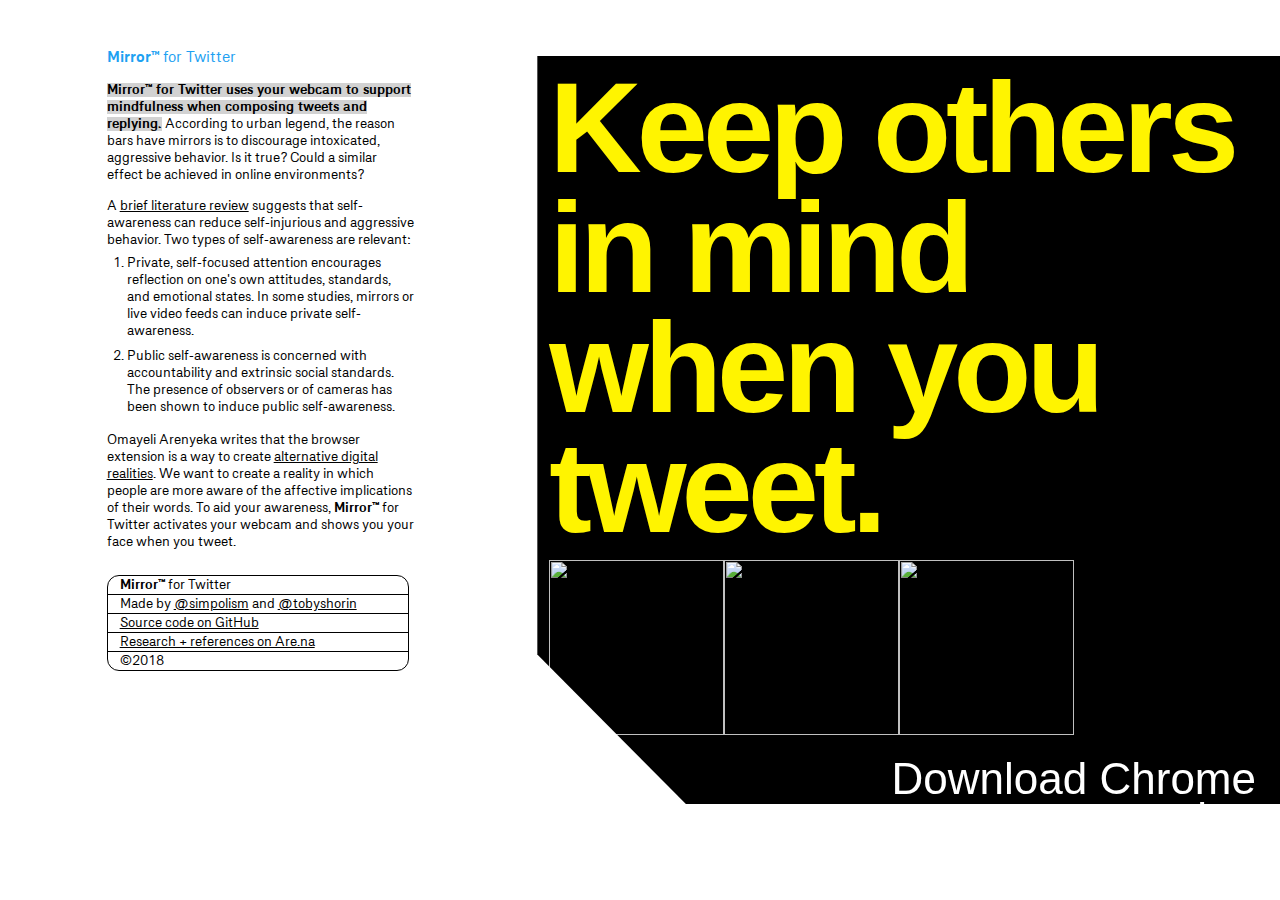
==== commit 3e641127: "added twitter meta tags" ====
--- a/docs/index.html
+++ b/docs/index.html
@@ -3,7 +3,26 @@
 	<meta name="viewport" content="width=device-width, initial-scale=1">
 	<title>Mirror™ for Twitter</title>
 	<link rel="stylesheet" href="css/style.css">
-	<link rel="shortcut icon" type="image/x-icon" href="favicon.ico">
+	<link rel="icon" type="image/png" sizes="32x32" href="/favicon-32x32.png">
+	<link rel="icon" type="image/png" sizes="16x16" href="/favicon-16x16.png">
+	<link rel="manifest" href="/site.webmanifest">
+	<link rel="mask-icon" href="/safari-pinned-tab.svg" color="#000000">
+	<meta name="theme-color" content="#ffffff">
+
+   	<meta name="twitter:card" content="summary_large_image" />
+    <meta name="twitter:site" content="mirrorfortwitter.com" />
+    <meta name="twitter:title" content="Mirror for Twitter" />
+    <meta name="twitter:description" content="Keep others in mind when you tweet." />
+
+	<!-- Global site tag (gtag.js) - Google Analytics -->
+	<script async src="https://www.googletagmanager.com/gtag/js?id=UA-122744020-2"></script>
+	<script>
+	  window.dataLayer = window.dataLayer || [];
+	  function gtag(){dataLayer.push(arguments);}
+	  gtag('js', new Date());
+
+	  gtag('config', 'UA-122744020-2');
+	</script>
 </head
 <body>
 
--- a/docs/css/style.css
+++ b/docs/css/style.css
@@ -1,2 +1,2 @@
-@font-face{font-family:'Flaco';src:url("../fonts/FlacoUltLig/Flaco-UltLig.eot");src:url("../fonts/FlacoUltLig/Flaco-UltLig.eot?#iefix") format("embedded-opentype"),url("../fonts/FlacoUltLig/Flaco-UltLig.woff") format("woff"),url("../fonts/FlacoUltLig/Flaco-UltLig.ttf") format("truetype"),url("../fonts/FlacoUltLig/Flaco-UltLig.svg#Flaco-UltLig") format("svg");font-style:normal;font-weight:100;text-rendering:optimizeLegibility}@font-face{font-family:'Flaco';src:url("../fonts/FlacoThin/Flaco-Thin.eot");src:url("../fonts/FlacoThin/Flaco-Thin.eot?#iefix") format("embedded-opentype"),url("../fonts/FlacoThin/Flaco-Thin.woff") format("woff"),url("../fonts/FlacoThin/Flaco-Thin.ttf") format("truetype"),url("../fonts/FlacoThin/Flaco-Thin.svg#Flaco-Thin") format("svg");font-style:normal;font-weight:200;text-rendering:optimizeLegibility}@font-face{font-family:'Flaco';src:url("../fonts/FlacoXLig/Flaco-XLig.eot");src:url("../fonts/FlacoXLig/Flaco-XLig.eot?#iefix") format("embedded-opentype"),url("../fonts/FlacoXLig/Flaco-XLig.woff") format("woff"),url("../fonts/FlacoXLig/Flaco-XLig.ttf") format("truetype"),url("../fonts/FlacoXLigont/Flaco-XLig.svg#Flaco-XLig") format("svg");font-style:normal;font-weight:300;text-rendering:optimizeLegibility}@font-face{font-family:'Flaco';src:url("../fonts/FlacoLig/Flaco-Lig.eot");src:url("../fonts/FlacoLig/Flaco-Lig.eot?#iefix") format("embedded-opentype"),url("../fonts/FlacoLig/Flaco-Lig.woff") format("woff"),url("../fonts/FlacoLig/Flaco-Lig.ttf") format("truetype"),url("../fonts/FlacoLig/Flaco-Lig.svg#Flaco-Lig") format("svg");font-style:normal;font-weight:400;text-rendering:optimizeLegibility}@font-face{font-family:'Flaco';src:url("../fonts/FlacoReg/Flaco-Reg.eot");src:url("../fonts/FlacoReg/Flaco-Reg.eot?#iefix") format("embedded-opentype"),url("../fonts/FlacoReg/Flaco-Reg.woff") format("woff"),url("../fonts/FlacoReg/Flaco-Reg.ttf") format("truetype"),url("../fonts/FlacoReg/Flaco-Reg.svg#Flaco-Reg") format("svg");font-style:normal;font-weight:500;text-rendering:optimizeLegibility}@font-face{font-family:'Flaco';src:url("../fonts/FlacoMedium/Flaco-Medium.eot");src:url("../fonts/FlacoMedium/Flaco-Medium.eot?#iefix") format("embedded-opentype"),url("../fonts/FlacoMedium/Flaco-Medium.woff") format("woff"),url("../fonts/FlacoMedium/Flaco-Medium.ttf") format("truetype"),url("../fonts/FlacoMedium/Flaco-Medium.svg#Flaco-Medium") format("svg");font-style:normal;font-weight:600;text-rendering:optimizeLegibility}@font-face{font-family:'Flaco';src:url("../fonts/FlacoBol/Flaco-Bol.eot");src:url("../fonts/FlacoBol/Flaco-Bol.eot?#iefix") format("embedded-opentype"),url("../fonts/FlacoBol/Flaco-Bol.woff") format("woff"),url("../fonts/FlacoBol/Flaco-Bol.ttf") format("truetype"),url("../fonts/FlacoBol/Flaco-Bol.svg#Flaco-Bol") format("svg");font-style:normal;font-weight:700;text-rendering:optimizeLegibility}@font-face{font-family:'Flaco';src:url("../fonts/FlacoXBol/Flaco-XBol.eot");src:url("../fonts/FlacoXBol/Flaco-XBol.eot?#iefix") format("embedded-opentype"),url("../fonts/FlacoXBol/Flaco-XBol.woff") format("woff"),url("../fonts/FlacoXBol/Flaco-XBol.ttf") format("truetype"),url("../fonts/FlacoXBol/Flaco-XBol.svg#Flaco-XBol") format("svg");font-style:normal;font-weight:800;text-rendering:optimizeLegibility}@font-face{font-family:'Flaco';src:url("../fonts/FlacoHeavy/Flaco-Heavy.eot");src:url("../fonts/FlacoHeavy/Flaco-Heavy.eot?#iefix") format("embedded-opentype"),url("../fonts/FlacoHeavy/Flaco-Heavy.woff") format("woff"),url("../fonts/FlacoHeavy/Flaco-Heavy.ttf") format("truetype"),url("../fonts/FlacoHeavy/Flaco-Heavy.svg#Flaco-Heavy") format("svg");font-style:normal;font-weight:900;text-rendering:optimizeLegibility}@font-face{font-family:'Flaco Mono';src:url("../fonts/FlacoMono/FlacoMono-Reg.eot");src:url("../fonts/FlacoMono/FlacoMono-Reg.eot?#iefix") format("embedded-opentype"),url("../fonts/FlacoMono/FlacoMono-Reg.woff") format("woff"),url("../fonts/FlacoMono/FlacoMono-Reg.ttf") format("truetype"),url("../fonts/FlacoMono/FlacoMono-Reg.svg#FlacoMono-Reg") format("svg");font-style:normal;font-weight:normal;text-rendering:optimizeLegibility}body{font-family:'Flaco', sans-serif;font-weight:500;color:#000;background-color:#fff;padding:0px;margin:0px}body ::selection{background:rgba(31,31,31,0.25)}h1{font-weight:900;font-size:48px}a{color:inherit;text-decoration:underline;-webkit-transition:all 0.15s ease-out;-moz-transition:all 0.15s ease-out;-ms-transition:all 0.15s ease-out;-o-transition:all 0.15s ease-out;transition:all 0.15s ease-out}a:hover{opacity:.5}p{font-weight:500;font-size:14px;line-height:17px;color:#000}#header-container{padding-top:48px;background-color:#fff;width:100%;padding-left:10px;padding-right:10px}@media (min-width: 800px){#header-container{margin-left:8.33333%;padding:48px 0px 0px 0px;width:91.66667%}}#title{color:#1DA1F2;font-weight:500;font-size:16px}#main-content-container{display:flex;flex-direction:column}@media (min-width: 800px){#main-content-container{flex-direction:row;align-items:flex-start}}#abstract{width:100%;padding-left:10px;padding-right:10px;margin-bottom:24px}@media (min-width: 800px){#abstract{margin-left:8.33333%;width:25%;padding:0px}}ol{margin-top:-8.5px;padding-left:20px}ol li{margin-bottom:8.5px;font-weight:500;font-size:14px;line-height:17px;color:#000}#abstract-main{font-weight:700;background-color:rgba(31,31,31,0.2)}#spacer-div{width:8.33333%;padding-left:10px;padding-right:10px;display:none}@media (min-width: 800px){#spacer-div{display:block}}#mirror{-webkit-clip-path:polygon(0 0, 100% 0, 100% 20%, 100% 80%, 100% 100%, 20% 100%, 0% 80%, 0% 20%);clip-path:polygon(0 0, 100% 0, 100% 20%, 100% 80%, 100% 100%, 20% 100%, 0% 80%, 0% 20%);-webkit-transform:translate3d(0, 0, 0);-webkit-transform-style:preserve-3d;-webkit-backface-visibility:hidden;-webkit-transition:all 0.35s ease-out;-moz-transition:all 0.35s ease-out;-ms-transition:all 0.35s ease-out;-o-transition:all 0.35s ease-out;transition:all 0.35s ease-out;padding:12px;cursor:pointer;text-decoration:none;background-color:#000;color:#FFF400;font-weight:800;overflow:hidden;margin:5px;width:91.66667%;height:auto;font-size:64px;line-height:60px}@media (min-width: 800px){#mirror{margin:-12px 0px 0px 0px;width:58.33333%;height:auto;font-size:96px;line-height:90px;letter-spacing:-3px}}@media (min-width: 1200px){#mirror{width:58.33333%;height:724px;font-size:128px;line-height:120px;letter-spacing:-5px}}#mirror:hover{transform:translateY(10px)}#mirror:active{transform:translateY(15px)}#mirror #bord{width:80%;margin-top:82px;border-bottom:1px solid #hl-color}#mirror #twitdown{width:100px;height:auto;margin-top:12px;margin-left:auto;margin-right:0px;position:relative;bottom:0px}@media (min-width: 1200px){#mirror #twitdown{width:175px}}@media (min-width: 1400px){#mirror #twitdown{width:250px}}#mirror #twitdown:hover{opacity:.75}#mirror #mirror-text{-webkit-transform:translate3d(0, 0, 0);text-align:right;font-size:20px;line-height:20px;margin-right:12px;margin-left:20%;margin-top:24px;color:#fff;letter-spacing:0px;user-select:none;font-weight:300}@media (min-width: 800px){#mirror #mirror-text{font-size:44px;line-height:40px;margin-top:24px}}@media (min-width: 1400px){#mirror #mirror-text{margin-top:48px}}#madeby{border-radius:12px;border:1px solid black;width:300px;text-align:left;color:black;font-size:14px;margin:24px auto 0px auto}@media (min-width: 800px){#madeby{margin:24px 0px 0px 0px}}#madeby-1{border-bottom:1px solid black}.responsive-br{display:none}@media (min-width: 800px){.responsive-br{display:block}}#screenshot{margin:48px auto;max-width:254px;box-shadow:0px 2px 20px rgba(0,0,0,0.15)}#screenshot img{width:100%;height:auto}
+@font-face{font-family:'Flaco';src:url("../fonts/FlacoXLig/Flaco-XLig.eot");src:url("../fonts/FlacoXLig/Flaco-XLig.eot?#iefix") format("embedded-opentype"),url("../fonts/FlacoXLig/Flaco-XLig.woff") format("woff"),url("../fonts/FlacoXLig/Flaco-XLig.ttf") format("truetype"),url("../fonts/FlacoXLigont/Flaco-XLig.svg#Flaco-XLig") format("svg");font-style:normal;font-weight:300;text-rendering:optimizeLegibility}@font-face{font-family:'Flaco';src:url("../fonts/FlacoReg/Flaco-Reg.eot");src:url("../fonts/FlacoReg/Flaco-Reg.eot?#iefix") format("embedded-opentype"),url("../fonts/FlacoReg/Flaco-Reg.woff") format("woff"),url("../fonts/FlacoReg/Flaco-Reg.ttf") format("truetype"),url("../fonts/FlacoReg/Flaco-Reg.svg#Flaco-Reg") format("svg");font-style:normal;font-weight:500;text-rendering:optimizeLegibility}@font-face{font-family:'Flaco';src:url("../fonts/FlacoBol/Flaco-Bol.eot");src:url("../fonts/FlacoBol/Flaco-Bol.eot?#iefix") format("embedded-opentype"),url("../fonts/FlacoBol/Flaco-Bol.woff") format("woff"),url("../fonts/FlacoBol/Flaco-Bol.ttf") format("truetype"),url("../fonts/FlacoBol/Flaco-Bol.svg#Flaco-Bol") format("svg");font-style:normal;font-weight:700;text-rendering:optimizeLegibility}@font-face{font-family:'Flaco';src:url("../fonts/FlacoXBol/Flaco-XBol.eot");src:url("../fonts/FlacoXBol/Flaco-XBol.eot?#iefix") format("embedded-opentype"),url("../fonts/FlacoXBol/Flaco-XBol.woff") format("woff"),url("../fonts/FlacoXBol/Flaco-XBol.ttf") format("truetype"),url("../fonts/FlacoXBol/Flaco-XBol.svg#Flaco-XBol") format("svg");font-style:normal;font-weight:800;text-rendering:optimizeLegibility}@font-face{font-family:'Flaco';src:url("../fonts/FlacoHeavy/Flaco-Heavy.eot");src:url("../fonts/FlacoHeavy/Flaco-Heavy.eot?#iefix") format("embedded-opentype"),url("../fonts/FlacoHeavy/Flaco-Heavy.woff") format("woff"),url("../fonts/FlacoHeavy/Flaco-Heavy.ttf") format("truetype"),url("../fonts/FlacoHeavy/Flaco-Heavy.svg#Flaco-Heavy") format("svg");font-style:normal;font-weight:900;text-rendering:optimizeLegibility}body{font-family:'Flaco', Helvetica, Arial, sans-serif;font-weight:500;color:#000;background-color:#fff;padding:0px;margin:0px}body ::selection{background:rgba(31,31,31,0.25)}h1{font-weight:900;font-size:48px}a{color:inherit;text-decoration:underline;-webkit-transition:all 0.15s ease-out;-moz-transition:all 0.15s ease-out;-ms-transition:all 0.15s ease-out;-o-transition:all 0.15s ease-out;transition:all 0.15s ease-out}a:hover{opacity:.5}p{font-weight:500;font-size:14px;line-height:17px;color:#000}#header-container{padding-top:48px;background-color:#fff;width:100%;padding-left:10px;padding-right:10px}@media (min-width: 800px){#header-container{margin-left:8.33333%;padding:48px 0px 0px 0px;width:91.66667%}}#title{color:#1DA1F2;font-weight:500;font-size:16px}#main-content-container{display:flex;flex-direction:column}@media (min-width: 800px){#main-content-container{flex-direction:row;align-items:flex-start}}#abstract{width:100%;padding-left:10px;padding-right:10px;margin-bottom:24px}@media (min-width: 800px){#abstract{margin-left:8.33333%;width:25%;padding:0px}}ol{margin-top:-8.5px;padding-left:20px}ol li{margin-bottom:8.5px;font-weight:500;font-size:14px;line-height:17px;color:#000}#abstract-main{font-weight:700;background-color:rgba(31,31,31,0.2)}#spacer-div{width:8.33333%;padding-left:10px;padding-right:10px;display:none}@media (min-width: 800px){#spacer-div{display:block}}#mirror{-webkit-clip-path:polygon(0 0, 100% 0, 100% 20%, 100% 80%, 100% 100%, 20% 100%, 0% 80%, 0% 20%);clip-path:polygon(0 0, 100% 0, 100% 20%, 100% 80%, 100% 100%, 20% 100%, 0% 80%, 0% 20%);-webkit-transform:translate3d(0, 0, 0);-webkit-transform-style:preserve-3d;-webkit-backface-visibility:hidden;-webkit-transition:all 0.35s ease-out;-moz-transition:all 0.35s ease-out;-ms-transition:all 0.35s ease-out;-o-transition:all 0.35s ease-out;transition:all 0.35s ease-out;padding:12px;cursor:pointer;text-decoration:none;background-color:#000;color:#FFF400;font-weight:800;overflow:hidden;margin:5px;width:91.66667%;height:auto;font-size:64px;line-height:60px}@media (min-width: 800px){#mirror{margin:-12px 0px 0px 0px;width:58.33333%;height:auto;font-size:96px;line-height:90px;letter-spacing:-3px}}@media (min-width: 1200px){#mirror{width:58.33333%;height:724px;font-size:128px;line-height:120px;letter-spacing:-5px}}#mirror:hover{transform:translateY(10px)}#mirror:active{transform:translateY(15px)}#mirror #bord{width:80%;margin-top:82px;border-bottom:1px solid #hl-color}#mirror #twitdown{width:100px;height:auto;margin-top:12px;margin-left:auto;margin-right:0px;position:relative;bottom:0px}@media (min-width: 1200px){#mirror #twitdown{width:175px}}@media (min-width: 1400px){#mirror #twitdown{width:250px}}#mirror #twitdown:hover{opacity:.75}#mirror #mirror-text{-webkit-transform:translate3d(0, 0, 0);text-align:right;font-size:20px;line-height:20px;margin-right:12px;margin-left:20%;margin-top:24px;color:#fff;letter-spacing:0px;user-select:none;font-weight:300}@media (min-width: 800px){#mirror #mirror-text{font-size:44px;line-height:40px;margin-top:24px}}@media (min-width: 1400px){#mirror #mirror-text{margin-top:48px}}#madeby{border-radius:12px;border:1px solid black;width:300px;text-align:left;color:black;font-size:14px;margin:24px auto 0px auto}@media (min-width: 800px){#madeby{margin:24px 0px 0px 0px}}#madeby-1{border-bottom:1px solid black}.responsive-br{display:none}@media (min-width: 800px){.responsive-br{display:block}}#screenshot{margin:48px auto;max-width:254px;box-shadow:0px 2px 20px rgba(0,0,0,0.15)}#screenshot img{width:100%;height:auto}
 /*# sourceMappingURL=style.css.map */
